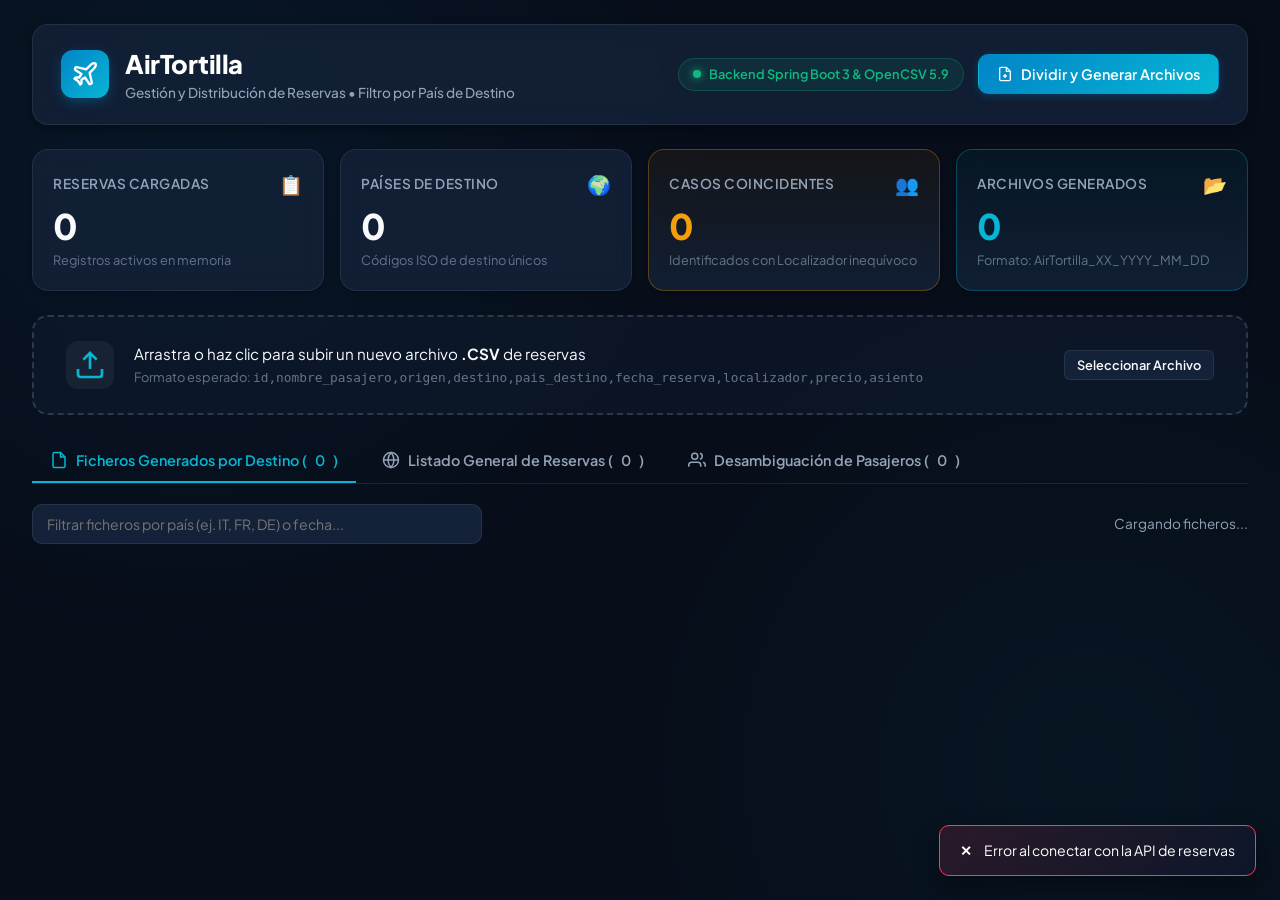
==== src/main/resources/static/index.html @ e1b0487a "air tortilla" ====
<!DOCTYPE html>
<html lang="es">
<head>
    <meta charset="UTF-8">
    <meta name="viewport" content="width=device-width, initial-scale=1.0">
    <title>AirTortilla - Gestión y Distribución de Reservas por País de Destino</title>
    <meta name="description" content="Sistema de gestión, filtrado y división de reservas por país de destino y fecha en formato AirTortilla_XX_YYYY_MM_DD con consultas en modalidad total y línea a línea.">
    <link rel="preconnect" href="https://fonts.googleapis.com">
    <link rel="preconnect" href="https://fonts.gstatic.com" crossorigin>
    <link href="https://fonts.googleapis.com/css2?family=Plus+Jakarta+Sans:wght@300;400;500;600;700;800&family=JetBrains+Mono:wght@400;500;700&display=swap" rel="stylesheet">
    <link rel="stylesheet" href="css/styles.css">
</head>
<body>
    <div class="app-container">
        <!-- Top Navigation Bar -->
        <header class="app-header">
            <div class="header-brand">
                <div class="brand-logo-icon">
                    <svg viewBox="0 0 24 24" fill="none" stroke="currentColor" stroke-width="2" stroke-linecap="round" stroke-linejoin="round">
                        <path d="M17.8 19.2 16 11l3.5-3.5C21 6 21.5 4 21 3c-1-.5-3 0-4.5 1.5L13 8 4.8 6.2c-.5-.1-.9.1-1.1.5l-.3.5c-.2.5-.1 1 .3 1.3L9 12l-2 3H4l-1 1 3 2 2 3 1-1v-3l3-2 3.5 5.3c.3.4.8.5 1.3.3l.5-.3c.4-.2.6-.6.5-1.1z"/>
                    </svg>
                </div>
                <div>
                    <h1 class="brand-title">AirTortilla</h1>
                    <p class="brand-subtitle">Gestión y Distribución de Reservas • Filtro por País de Destino</p>
                </div>
            </div>
            <div class="header-actions">
                <div class="system-status-badge">
                    <span class="status-dot"></span>
                    <span>Backend Spring Boot 3 & OpenCSV 5.9</span>
                </div>
                <button id="btn-generar-archivos" class="btn btn-primary" title="Generar ficheros AirTortilla_XX_YYYY_MM_DD">
                    <svg viewBox="0 0 24 24" fill="none" stroke="currentColor" stroke-width="2" width="16" height="16">
                        <path d="M14 2H6a2 2 0 0 0-2 2v16a2 2 0 0 0 2 2h12a2 2 0 0 0 2-2V8z"/>
                        <polyline points="14 2 14 8 20 8"/>
                        <line x1="12" y1="18" x2="12" y2="12"/>
                        <line x1="9" y1="15" x2="15" y2="15"/>
                    </svg>
                    Dividir y Generar Archivos
                </button>
            </div>
        </header>

        <!-- KPI Metrics Grid -->
        <section class="metrics-grid">
            <div class="metric-card">
                <div class="metric-header">
                    <span class="metric-label">Reservas Cargadas</span>
                    <span class="metric-icon">📋</span>
                </div>
                <div class="metric-value" id="kpi-total-reservas">0</div>
                <div class="metric-footer">Registros activos en memoria</div>
            </div>

            <div class="metric-card">
                <div class="metric-header">
                    <span class="metric-label">Países de Destino</span>
                    <span class="metric-icon">🌍</span>
                </div>
                <div class="metric-value" id="kpi-total-paises">0</div>
                <div class="metric-footer">Códigos ISO de destino únicos</div>
            </div>

            <div class="metric-card highlight-metric">
                <div class="metric-header">
                    <span class="metric-label">Casos Coincidentes</span>
                    <span class="metric-icon">👥</span>
                </div>
                <div class="metric-value" id="kpi-total-coincidencias">0</div>
                <div class="metric-footer" id="kpi-coincidencias-desc">Identificados con Localizador inequívoco</div>
            </div>

            <div class="metric-card success-metric">
                <div class="metric-header">
                    <span class="metric-label">Archivos Generados</span>
                    <span class="metric-icon">📂</span>
                </div>
                <div class="metric-value" id="kpi-total-archivos">0</div>
                <div class="metric-footer">Formato: AirTortilla_XX_YYYY_MM_DD</div>
            </div>
        </section>

        <!-- Notification Banner / Collision Alert -->
        <section id="alert-coincidencias" class="alert-box" style="display: none;">
            <div class="alert-icon">⚠️</div>
            <div class="alert-content">
                <strong>Casos de Pasajeros Coincidentes Detectados (Mismo Nombre, Origen y Destino):</strong>
                <p id="alert-coincidencias-texto">Se garantiza un identificador y localizador inequívoco para cada reserva desambiguando los pasajeros coincidentes.</p>
            </div>
            <button class="btn btn-sm btn-ghost" id="btn-ver-coincidencias">Ver Detalles</button>
        </section>

        <!-- File Upload Card -->
        <section class="upload-section">
            <div class="upload-dropzone" id="dropzone">
                <input type="file" id="input-archivo-csv" accept=".csv,text/csv" class="file-input-hidden">
                <div class="upload-icon">
                    <svg viewBox="0 0 24 24" fill="none" stroke="currentColor" stroke-width="2" width="32" height="32">
                        <path d="M21 15v4a2 2 0 0 1-2 2H5a2 2 0 0 1-2-2v-4"/>
                        <polyline points="17 8 12 3 7 8"/>
                        <line x1="12" y1="3" x2="12" y2="15"/>
                    </svg>
                </div>
                <div class="upload-text">
                    <span class="upload-prompt">Arrastra o haz clic para subir un nuevo archivo <strong>.CSV</strong> de reservas</span>
                    <span class="upload-subtext">Formato esperado: <code>id,nombre_pasajero,origen,destino,pais_destino,fecha_reserva,localizador,precio,asiento</code></span>
                </div>
                <button type="button" class="btn btn-secondary btn-sm" id="btn-browse-file">Seleccionar Archivo</button>
            </div>
        </section>

        <!-- Main Navigation Tabs -->
        <nav class="nav-tabs" role="tablist">
            <button class="tab-btn active" data-tab="tab-archivos" role="tab" id="tab-btn-archivos">
                <svg viewBox="0 0 24 24" fill="none" stroke="currentColor" stroke-width="2" width="18" height="18"><path d="M14 2H6a2 2 0 0 0-2 2v16a2 2 0 0 0 2 2h12a2 2 0 0 0 2-2V8z"/><polyline points="14 2 14 8 20 8"/></svg>
                Ficheros Generados por Destino (<span id="badge-contador-archivos">0</span>)
            </button>
            <button class="tab-btn" data-tab="tab-reservas" role="tab" id="tab-btn-reservas">
                <svg viewBox="0 0 24 24" fill="none" stroke="currentColor" stroke-width="2" width="18" height="18"><circle cx="12" cy="12" r="10"/><line x1="2" y1="12" x2="22" y2="12"/><path d="M12 2a15.3 15.3 0 0 1 4 10 15.3 15.3 0 0 1-4 10 15.3 15.3 0 0 1-4-10 15.3 15.3 0 0 1 4-10z"/></svg>
                Listado General de Reservas (<span id="badge-contador-reservas">0</span>)
            </button>
            <button class="tab-btn" data-tab="tab-coincidencias" role="tab" id="tab-btn-coincidencias">
                <svg viewBox="0 0 24 24" fill="none" stroke="currentColor" stroke-width="2" width="18" height="18"><path d="M17 21v-2a4 4 0 0 0-4-4H5a4 4 0 0 0-4 4v2"/><circle cx="9" cy="7" r="4"/><path d="M23 21v-2a4 4 0 0 0-3-3.87"/><path d="M16 3.13a4 4 0 0 1 0 7.75"/></svg>
                Desambiguación de Pasajeros (<span id="badge-contador-coincidencias">0</span>)
            </button>
        </nav>

        <!-- Tab 1: Ficheros Generados -->
        <main class="tab-content active" id="tab-archivos">
            <div class="section-toolbar">
                <div class="toolbar-search">
                    <input type="text" id="filtro-archivos" placeholder="Filtrar ficheros por país (ej. IT, FR, DE) o fecha..." class="input-search">
                </div>
                <div class="toolbar-stats">
                    <span id="label-archivos-count">Cargando ficheros...</span>
                </div>
            </div>

            <div class="files-grid" id="grid-archivos">
                <!-- Tarjetas de ficheros inyectadas por JS -->
            </div>

            <div class="empty-state" id="empty-archivos" style="display: none;">
                <div class="empty-icon">🗂️</div>
                <h3>No hay archivos generados aún</h3>
                <p>Haz clic en "Dividir y Generar Archivos" para procesar las reservas por país de destino.</p>
                <button class="btn btn-primary" onclick="document.getElementById('btn-generar-archivos').click()">Generar Ahora</button>
            </div>
        </main>

        <!-- Tab 2: Listado General de Reservas -->
        <section class="tab-content" id="tab-reservas">
            <div class="section-toolbar">
                <div class="toolbar-search">
                    <input type="text" id="filtro-reservas" placeholder="Buscar por pasajero, origen, destino, localizador..." class="input-search">
                </div>
                <div class="toolbar-actions">
                    <select id="select-filtro-pais" class="select-input">
                        <option value="">Todos los países de destino</option>
                    </select>
                </div>
            </div>

            <div class="table-container">
                <table class="data-table" id="tabla-reservas">
                    <thead>
                        <tr>
                            <th>ID Inequívoco</th>
                            <th>Pasajero</th>
                            <th>Origen</th>
                            <th>Destino</th>
                            <th>País Destino (ISO)</th>
                            <th>Fecha Reserva</th>
                            <th>Localizador</th>
                            <th>Asiento</th>
                            <th>Estado Coincidencia</th>
                        </tr>
                    </thead>
                    <tbody id="tbody-reservas">
                        <!-- Filas de reservas inyectadas dinámicamente -->
                    </tbody>
                </table>
            </div>
        </section>

        <!-- Tab 3: Desambiguación de Pasajeros Coincidentes -->
        <section class="tab-content" id="tab-coincidencias">
            <div class="coincidencias-intro">
                <h3>Verificación de Identificación Inequívoca y Localizadores</h3>
                <p>Cumplimiento del requisito de desambiguación: Cuando 2 o más pasajeros coinciden en Nombre, Origen y Destino, el sistema garantiza un identificador inequívoco y un localizador diferenciado para cada billete.</p>
            </div>
            <div class="coincidencias-list" id="lista-coincidencias">
                <!-- Tarjetas de colisión inyectadas dinámicamente -->
            </div>
        </section>

        <!-- Modal: MODALIDAD TOTAL -->
        <div class="modal-overlay" id="modal-total" style="display: none;">
            <div class="modal-container modal-xl">
                <header class="modal-header">
                    <div>
                        <div class="modal-badge">Modalidad de Consulta: Total</div>
                        <h2 class="modal-title" id="modal-total-titulo">AirTortilla_XX_YYYY_MM_DD.csv</h2>
                    </div>
                    <button class="modal-close-btn" id="btn-cerrar-modal-total">&times;</button>
                </header>

                <div class="modal-body">
                    <div class="modal-file-metadata" id="modal-total-metadatos">
                        <!-- Metadatos del fichero -->
                    </div>

                    <div class="view-mode-toggle">
                        <button class="toggle-btn active" id="btn-toggle-tabla">Vista Estructurada (Tabla)</button>
                        <button class="toggle-btn" id="btn-toggle-raw">Vista CSV en Bruto (Raw)</button>
                    </div>

                    <!-- Vista Tabla Estructurada -->
                    <div id="modal-total-tabla-wrapper" class="table-container max-h-modal">
                        <table class="data-table">
                            <thead>
                                <tr>
                                    <th>#</th>
                                    <th>ID Inequívoco</th>
                                    <th>Pasajero</th>
                                    <th>Origen</th>
                                    <th>Destino</th>
                                    <th>País ISO</th>
                                    <th>Fecha</th>
                                    <th>Localizador</th>
                                    <th>Asiento</th>
                                    <th>Precio</th>
                                </tr>
                            </thead>
                            <tbody id="modal-total-tbody"></tbody>
                        </table>
                    </div>

                    <!-- Vista CSV Raw -->
                    <div id="modal-total-raw-wrapper" style="display: none;">
                        <pre class="raw-code-block" id="modal-total-raw-code"></pre>
                    </div>
                </div>

                <footer class="modal-footer">
                    <button class="btn btn-secondary" id="btn-cerrar-modal-total-footer">Cerrar</button>
                    <button class="btn btn-primary" id="btn-descargar-archivo-total">
                        <svg viewBox="0 0 24 24" fill="none" stroke="currentColor" stroke-width="2" width="16" height="16"><path d="M21 15v4a2 2 0 0 1-2 2H5a2 2 0 0 1-2-2v-4"/><polyline points="7 10 12 15 17 10"/><line x1="12" y1="15" x2="12" y2="3"/></svg>
                        Descargar Archivo CSV
                    </button>
                </footer>
            </div>
        </div>

        <!-- Modal: MODALIDAD LÍNEA A LÍNEA -->
        <div class="modal-overlay" id="modal-linea" style="display: none;">
            <div class="modal-container modal-lg">
                <header class="modal-header">
                    <div>
                        <div class="modal-badge badge-line-mode">Modalidad de Consulta: Línea a Línea</div>
                        <h2 class="modal-title" id="modal-linea-titulo">Explorador Línea a Línea</h2>
                    </div>
                    <button class="modal-close-btn" id="btn-cerrar-modal-linea">&times;</button>
                </header>

                <div class="modal-body">
                    <!-- Deck de Controles de Navegación Línea a Línea -->
                    <div class="line-controls-deck">
                        <div class="line-stepper-info">
                            <span class="stepper-label">Posición del Cursor:</span>
                            <span class="stepper-counter" id="line-counter-badge">Línea 1 de 1</span>
                        </div>

                        <div class="line-slider-container">
                            <input type="range" id="line-range-slider" min="1" max="1" value="1" class="line-slider">
                        </div>

                        <div class="stepper-button-group">
                            <button id="btn-line-first" class="btn btn-sm btn-secondary" title="Primera línea">⏮️ Inicio</button>
                            <button id="btn-line-prev" class="btn btn-sm btn-primary" title="Línea anterior">◀ Anterior</button>
                            <button id="btn-line-autoplay" class="btn btn-sm btn-accent" title="Reproducción automática">▶ Auto-Play</button>
                            <button id="btn-line-next" class="btn btn-sm btn-primary" title="Línea siguiente">Siguiente ▶</button>
                            <button id="btn-line-last" class="btn btn-sm btn-secondary" title="Última línea">Fin ⏭️</button>
                        </div>
                    </div>

                    <!-- Ficha Detallada de la Reserva de la Línea Actual -->
                    <div class="reservation-card-deck" id="line-card-details">
                        <div class="card-deck-header">
                            <div class="pax-name-group">
                                <span class="pax-avatar">✈️</span>
                                <div>
                                    <h3 class="pax-name" id="card-pax-name">-</h3>
                                    <span class="pax-flight" id="card-flight-route">-</span>
                                </div>
                            </div>
                            <div class="badge-locator-group">
                                <span class="badge-key">Localizador:</span>
                                <span class="badge-locator" id="card-pax-locator">-</span>
                            </div>
                        </div>

                        <div class="card-deck-grid">
                            <div class="field-box">
                                <span class="field-title">ID Inequívoco</span>
                                <span class="field-content font-mono" id="card-pax-id">-</span>
                            </div>
                            <div class="field-box">
                                <span class="field-title">País de Destino (ISO)</span>
                                <span class="field-content" id="card-pax-iso">-</span>
                            </div>
                            <div class="field-box">
                                <span class="field-title">Fecha de Realización</span>
                                <span class="field-content" id="card-pax-date">-</span>
                            </div>
                            <div class="field-box">
                                <span class="field-title">Asiento / Tarifa</span>
                                <span class="field-content" id="card-pax-seat">-</span>
                            </div>
                        </div>

                        <div class="collision-deck-alert" id="card-collision-alert" style="display: none;">
                            <span class="alert-icon">⚠️</span>
                            <div>
                                <strong>Pasajero Coincidente Detectado:</strong>
                                <span id="card-collision-text">Comparte nombre, origen y destino con otras reservas. Su localizador inequívoco garantiza la correcta identificación.</span>
                            </div>
                        </div>
                    </div>

                    <!-- Visualización del Texto en Bruto de la Línea CSV -->
                    <div class="raw-line-preview-container">
                        <div class="raw-preview-header">
                            <span>Texto de la Línea en el Fichero CSV (Formato Crudo):</span>
                            <button class="btn btn-xs btn-ghost" id="btn-copiar-linea">Copiar Línea</button>
                        </div>
                        <pre class="raw-line-code" id="card-raw-line"></pre>
                    </div>
                </div>

                <footer class="modal-footer">
                    <button class="btn btn-secondary" id="btn-cerrar-modal-linea-footer">Cerrar Inspector</button>
                    <button class="btn btn-primary" id="btn-cambiar-a-total">Cambiar a Modalidad Total</button>
                </footer>
            </div>
        </div>

        <!-- Toast Notifications Container -->
        <div id="toast-container" class="toast-container"></div>
    </div>

    <script src="js/app.js"></script>
</body>
</html>
---- src/main/resources/static/css/styles.css ----
/* ==========================================================================
   AirTortilla Operations Design System
   Modern Airline Management UI • Native CSS3
   ========================================================================== */

:root {
    --bg-primary: #070d19;
    --bg-secondary: #0d172a;
    --bg-surface: #132238;
    --bg-surface-hover: #1c2e4a;
    --bg-card: rgba(19, 34, 56, 0.85);
    
    --border-color: rgba(255, 255, 255, 0.08);
    --border-hover: rgba(0, 180, 216, 0.4);
    
    --text-primary: #f8fafc;
    --text-secondary: #94a3b8;
    --text-muted: #64748b;
    
    --accent-blue: #0284c7;
    --accent-cyan: #06b6d4;
    --accent-gold: #f59e0b;
    --accent-emerald: #10b981;
    --accent-rose: #f43f5e;
    --accent-violet: #8b5cf6;
    
    --gradient-brand: linear-gradient(135deg, #0284c7 0%, #06b6d4 100%);
    --gradient-card: linear-gradient(180deg, rgba(255,255,255,0.03) 0%, rgba(255,255,255,0) 100%);
    --gradient-gold: linear-gradient(135deg, #f59e0b 0%, #d97706 100%);
    
    --radius-sm: 6px;
    --radius-md: 10px;
    --radius-lg: 16px;
    --radius-xl: 24px;
    
    --shadow-sm: 0 2px 4px rgba(0, 0, 0, 0.2);
    --shadow-md: 0 4px 12px rgba(0, 0, 0, 0.3);
    --shadow-lg: 0 10px 25px rgba(0, 0, 0, 0.4);
    --shadow-glow: 0 0 20px rgba(6, 182, 212, 0.25);
    
    --font-main: 'Plus Jakarta Sans', -apple-system, BlinkMacSystemFont, "Segoe UI", Roboto, sans-serif;
    --font-mono: 'JetBrains Mono', monospace;
    --transition-fast: 0.15s ease;
    --transition-normal: 0.25s ease;
}

* {
    box-sizing: border-box;
    margin: 0;
    padding: 0;
}

body {
    background-color: var(--bg-primary);
    color: var(--text-primary);
    font-family: var(--font-main);
    line-height: 1.5;
    min-height: 100vh;
    background-image: 
        radial-gradient(circle at 15% 15%, rgba(2, 132, 199, 0.08) 0%, transparent 40%),
        radial-gradient(circle at 85% 85%, rgba(6, 182, 212, 0.05) 0%, transparent 40%);
    background-attachment: fixed;
    padding-bottom: 60px;
}

.app-container {
    max-width: 1400px;
    margin: 0 auto;
    padding: 24px 32px;
}

/* ==========================================================================
   Header & Brand
   ========================================================================== */
.app-header {
    display: flex;
    justify-content: space-between;
    align-items: center;
    background: var(--bg-card);
    backdrop-filter: blur(12px);
    border: 1px solid var(--border-color);
    border-radius: var(--radius-lg);
    padding: 20px 28px;
    margin-bottom: 24px;
    box-shadow: var(--shadow-md);
}

.header-brand {
    display: flex;
    align-items: center;
    gap: 16px;
}

.brand-logo-icon {
    width: 48px;
    height: 48px;
    border-radius: 12px;
    background: var(--gradient-brand);
    display: flex;
    align-items: center;
    justify-content: center;
    color: #fff;
    box-shadow: 0 4px 12px rgba(2, 132, 199, 0.35);
}

.brand-logo-icon svg {
    width: 28px;
    height: 28px;
}

.brand-title {
    font-size: 1.6rem;
    font-weight: 800;
    letter-spacing: -0.5px;
    background: linear-gradient(135deg, #ffffff 40%, var(--accent-cyan) 100%);
    -webkit-background-clip: text;
    -webkit-text-fill-color: transparent;
}

.brand-subtitle {
    font-size: 0.85rem;
    color: var(--text-secondary);
    font-weight: 500;
}

.header-actions {
    display: flex;
    align-items: center;
    gap: 14px;
}

.system-status-badge {
    display: inline-flex;
    align-items: center;
    gap: 8px;
    background: rgba(16, 185, 129, 0.1);
    color: var(--accent-emerald);
    border: 1px solid rgba(16, 185, 129, 0.25);
    padding: 6px 14px;
    border-radius: 999px;
    font-size: 0.8rem;
    font-weight: 600;
}

.status-dot {
    width: 8px;
    height: 8px;
    border-radius: 50%;
    background-color: var(--accent-emerald);
    box-shadow: 0 0 8px var(--accent-emerald);
    animation: pulse 2s infinite;
}

@keyframes pulse {
    0%, 100% { opacity: 1; transform: scale(1); }
    50% { opacity: 0.5; transform: scale(0.85); }
}

/* ==========================================================================
   Buttons
   ========================================================================== */
.btn {
    display: inline-flex;
    align-items: center;
    justify-content: center;
    gap: 8px;
    font-family: var(--font-main);
    font-weight: 600;
    font-size: 0.9rem;
    padding: 10px 18px;
    border-radius: var(--radius-md);
    border: 1px solid transparent;
    cursor: pointer;
    transition: all var(--transition-fast);
    text-decoration: none;
}

.btn-primary {
    background: var(--gradient-brand);
    color: #fff;
    box-shadow: 0 2px 8px rgba(2, 132, 199, 0.3);
}

.btn-primary:hover {
    filter: brightness(1.1);
    transform: translateY(-1px);
    box-shadow: 0 4px 14px rgba(2, 132, 199, 0.45);
}

.btn-secondary {
    background: var(--bg-surface);
    color: var(--text-primary);
    border-color: var(--border-color);
}

.btn-secondary:hover {
    background: var(--bg-surface-hover);
    border-color: rgba(255, 255, 255, 0.2);
}

.btn-accent {
    background: var(--gradient-gold);
    color: #fff;
}

.btn-accent:hover {
    filter: brightness(1.1);
}

.btn-ghost {
    background: transparent;
    color: var(--text-secondary);
}

.btn-ghost:hover {
    color: var(--text-primary);
    background: rgba(255, 255, 255, 0.05);
}

.btn-sm {
    padding: 6px 12px;
    font-size: 0.8rem;
    border-radius: var(--radius-sm);
}

.btn-xs {
    padding: 4px 8px;
    font-size: 0.75rem;
    border-radius: var(--radius-sm);
}

/* ==========================================================================
   Metrics Grid
   ========================================================================== */
.metrics-grid {
    display: grid;
    grid-template-columns: repeat(auto-fit, minmax(240px, 1fr));
    gap: 16px;
    margin-bottom: 24px;
}

.metric-card {
    background: var(--bg-card);
    backdrop-filter: blur(12px);
    border: 1px solid var(--border-color);
    border-radius: var(--radius-lg);
    padding: 20px;
    box-shadow: var(--shadow-sm);
    transition: transform var(--transition-normal), border-color var(--transition-normal);
}

.metric-card:hover {
    transform: translateY(-2px);
    border-color: var(--border-hover);
}

.metric-card.highlight-metric {
    border-color: rgba(245, 158, 11, 0.3);
    background: linear-gradient(180deg, rgba(245, 158, 11, 0.06) 0%, var(--bg-card) 100%);
}

.metric-card.success-metric {
    border-color: rgba(6, 182, 212, 0.3);
    background: linear-gradient(180deg, rgba(6, 182, 212, 0.06) 0%, var(--bg-card) 100%);
}

.metric-header {
    display: flex;
    justify-content: space-between;
    align-items: center;
    margin-bottom: 8px;
}

.metric-label {
    font-size: 0.85rem;
    color: var(--text-secondary);
    font-weight: 600;
    text-transform: uppercase;
    letter-spacing: 0.5px;
}

.metric-icon {
    font-size: 1.2rem;
}

.metric-value {
    font-size: 2.2rem;
    font-weight: 800;
    color: var(--text-primary);
    line-height: 1.1;
    margin-bottom: 6px;
}

.highlight-metric .metric-value {
    color: var(--accent-gold);
}

.success-metric .metric-value {
    color: var(--accent-cyan);
}

.metric-footer {
    font-size: 0.8rem;
    color: var(--text-muted);
}

/* ==========================================================================
   Alert Box (Collision / Desambiguación)
   ========================================================================== */
.alert-box {
    display: flex;
    align-items: center;
    gap: 16px;
    background: rgba(245, 158, 11, 0.1);
    border: 1px solid rgba(245, 158, 11, 0.35);
    border-radius: var(--radius-md);
    padding: 14px 20px;
    margin-bottom: 24px;
}

.alert-icon {
    font-size: 1.4rem;
    flex-shrink: 0;
}

.alert-content {
    flex-grow: 1;
    font-size: 0.88rem;
    color: #fed7aa;
}

.alert-content strong {
    color: #fff;
    display: block;
    margin-bottom: 2px;
}

/* ==========================================================================
   Upload Dropzone
   ========================================================================== */
.upload-section {
    margin-bottom: 24px;
}

.upload-dropzone {
    border: 2px dashed rgba(255, 255, 255, 0.15);
    background: rgba(19, 34, 56, 0.4);
    border-radius: var(--radius-lg);
    padding: 24px 32px;
    display: flex;
    align-items: center;
    justify-content: space-between;
    gap: 20px;
    cursor: pointer;
    transition: all var(--transition-normal);
}

.upload-dropzone:hover,
.upload-dropzone.drag-over {
    border-color: var(--accent-cyan);
    background: rgba(6, 182, 212, 0.05);
    box-shadow: var(--shadow-glow);
}

.file-input-hidden {
    display: none;
}

.upload-icon {
    width: 48px;
    height: 48px;
    border-radius: 12px;
    background: rgba(255, 255, 255, 0.05);
    display: flex;
    align-items: center;
    justify-content: center;
    color: var(--accent-cyan);
    flex-shrink: 0;
}

.upload-text {
    flex-grow: 1;
}

.upload-prompt {
    display: block;
    font-size: 0.95rem;
    color: var(--text-primary);
}

.upload-subtext {
    display: block;
    font-size: 0.8rem;
    color: var(--text-muted);
    margin-top: 2px;
}

/* ==========================================================================
   Navigation Tabs
   ========================================================================== */
.nav-tabs {
    display: flex;
    gap: 8px;
    border-bottom: 1px solid var(--border-color);
    margin-bottom: 20px;
}

.tab-btn {
    display: inline-flex;
    align-items: center;
    gap: 8px;
    background: transparent;
    color: var(--text-secondary);
    border: none;
    border-bottom: 2px solid transparent;
    padding: 12px 18px;
    font-family: var(--font-main);
    font-size: 0.9rem;
    font-weight: 600;
    cursor: pointer;
    transition: all var(--transition-fast);
}

.tab-btn:hover {
    color: var(--text-primary);
}

.tab-btn.active {
    color: var(--accent-cyan);
    border-bottom-color: var(--accent-cyan);
}

.tab-content {
    display: none;
}

.tab-content.active {
    display: block;
    animation: fadeIn 0.25s ease-in-out;
}

@keyframes fadeIn {
    from { opacity: 0; transform: translateY(4px); }
    to { opacity: 1; transform: translateY(0); }
}

/* ==========================================================================
   Section Toolbar
   ========================================================================== */
.section-toolbar {
    display: flex;
    justify-content: space-between;
    align-items: center;
    gap: 16px;
    margin-bottom: 20px;
}

.toolbar-search {
    flex-grow: 1;
    max-width: 450px;
}

.input-search,
.select-input {
    width: 100%;
    background: var(--bg-surface);
    border: 1px solid var(--border-color);
    border-radius: var(--radius-md);
    color: var(--text-primary);
    font-family: var(--font-main);
    font-size: 0.88rem;
    padding: 10px 14px;
    outline: none;
    transition: border-color var(--transition-fast);
}

.input-search:focus,
.select-input:focus {
    border-color: var(--accent-cyan);
    box-shadow: 0 0 0 3px rgba(6, 182, 212, 0.15);
}

.toolbar-stats {
    font-size: 0.85rem;
    color: var(--text-secondary);
}

/* ==========================================================================
   Files Grid & File Cards (AirTortilla_XX_YYYY_MM_DD.csv)
   ========================================================================== */
.files-grid {
    display: grid;
    grid-template-columns: repeat(auto-fill, minmax(340px, 1fr));
    gap: 18px;
}

.file-card {
    background: var(--bg-card);
    border: 1px solid var(--border-color);
    border-radius: var(--radius-lg);
    padding: 20px;
    display: flex;
    flex-direction: column;
    justify-content: space-between;
    transition: all var(--transition-normal);
    box-shadow: var(--shadow-sm);
    position: relative;
    overflow: hidden;
}

.file-card::before {
    content: '';
    position: absolute;
    top: 0;
    left: 0;
    width: 4px;
    height: 100%;
    background: var(--accent-cyan);
    opacity: 0.7;
}

.file-card:hover {
    transform: translateY(-3px);
    border-color: var(--border-hover);
    box-shadow: var(--shadow-md);
}

.file-card-header {
    display: flex;
    align-items: flex-start;
    justify-content: space-between;
    gap: 12px;
    margin-bottom: 12px;
}

.file-country-badge {
    display: inline-flex;
    align-items: center;
    gap: 6px;
    background: rgba(2, 132, 199, 0.15);
    border: 1px solid rgba(2, 132, 199, 0.35);
    color: var(--accent-cyan);
    font-size: 0.85rem;
    font-weight: 700;
    padding: 4px 10px;
    border-radius: var(--radius-sm);
    letter-spacing: 0.5px;
}

.file-records-badge {
    background: rgba(255, 255, 255, 0.05);
    color: var(--text-secondary);
    font-size: 0.78rem;
    font-weight: 600;
    padding: 4px 8px;
    border-radius: var(--radius-sm);
}

.file-card-title {
    font-family: var(--font-mono);
    font-size: 0.95rem;
    font-weight: 700;
    color: #fff;
    margin-bottom: 8px;
    word-break: break-all;
}

.file-card-meta {
    display: flex;
    flex-wrap: wrap;
    gap: 12px;
    font-size: 0.8rem;
    color: var(--text-muted);
    margin-bottom: 18px;
}

.file-card-actions {
    display: grid;
    grid-template-columns: 1fr 1fr;
    gap: 8px;
    border-top: 1px solid var(--border-color);
    padding-top: 14px;
}

.file-card-actions .btn-download {
    grid-column: span 2;
}

/* ==========================================================================
   Data Tables
   ========================================================================== */
.table-container {
    background: var(--bg-card);
    border: 1px solid var(--border-color);
    border-radius: var(--radius-lg);
    overflow-x: auto;
    box-shadow: var(--shadow-sm);
}

.max-h-modal {
    max-height: 480px;
}

.data-table {
    width: 100%;
    border-collapse: collapse;
    font-size: 0.85rem;
    text-align: left;
}

.data-table th {
    background: var(--bg-surface);
    color: var(--text-secondary);
    font-weight: 600;
    padding: 12px 16px;
    border-bottom: 1px solid var(--border-color);
    position: sticky;
    top: 0;
    z-index: 10;
}

.data-table td {
    padding: 12px 16px;
    border-bottom: 1px solid rgba(255, 255, 255, 0.04);
    color: var(--text-primary);
}

.data-table tbody tr:hover {
    background: rgba(255, 255, 255, 0.02);
}

.font-mono {
    font-family: var(--font-mono);
}

.badge-id {
    background: rgba(2, 132, 199, 0.15);
    color: #38bdf8;
    border: 1px solid rgba(2, 132, 199, 0.3);
    padding: 2px 8px;
    border-radius: 4px;
    font-family: var(--font-mono);
    font-size: 0.8rem;
    font-weight: 600;
}

.badge-locator {
    background: rgba(245, 158, 11, 0.15);
    color: #fbbf24;
    border: 1px solid rgba(245, 158, 11, 0.35);
    padding: 2px 8px;
    border-radius: 4px;
    font-family: var(--font-mono);
    font-size: 0.8rem;
    font-weight: 700;
}

.badge-collision-alert {
    display: inline-flex;
    align-items: center;
    gap: 4px;
    background: rgba(245, 158, 11, 0.12);
    color: #f59e0b;
    border: 1px solid rgba(245, 158, 11, 0.3);
    padding: 2px 8px;
    border-radius: 4px;
    font-size: 0.75rem;
    font-weight: 600;
}

/* ==========================================================================
   Coincidencias (Desambiguación)
   ========================================================================== */
.coincidencias-intro {
    background: var(--bg-surface);
    border: 1px solid var(--border-color);
    border-radius: var(--radius-lg);
    padding: 20px;
    margin-bottom: 20px;
}

.coincidencias-intro h3 {
    font-size: 1.1rem;
    margin-bottom: 6px;
    color: var(--accent-cyan);
}

.coincidencias-intro p {
    font-size: 0.85rem;
    color: var(--text-secondary);
}

.coincidencias-list {
    display: flex;
    flex-direction: column;
    gap: 16px;
}

.coincidencia-card {
    background: var(--bg-card);
    border: 1px solid rgba(245, 158, 11, 0.3);
    border-radius: var(--radius-lg);
    padding: 20px;
    box-shadow: var(--shadow-sm);
}

.coincidencia-header {
    display: flex;
    justify-content: space-between;
    align-items: center;
    margin-bottom: 14px;
}

.coincidencia-title {
    font-size: 1rem;
    font-weight: 700;
}

.coincidencia-count-badge {
    background: var(--accent-gold);
    color: #000;
    font-weight: 800;
    padding: 4px 12px;
    border-radius: 999px;
    font-size: 0.8rem;
}

.coincidencia-table-wrapper {
    margin-top: 10px;
    border-radius: var(--radius-md);
    overflow: hidden;
    border: 1px solid var(--border-color);
}

/* ==========================================================================
   Modals
   ========================================================================== */
.modal-overlay {
    position: fixed;
    top: 0;
    left: 0;
    right: 0;
    bottom: 0;
    background: rgba(0, 0, 0, 0.75);
    backdrop-filter: blur(8px);
    display: flex;
    align-items: center;
    justify-content: center;
    z-index: 1000;
    padding: 20px;
}

.modal-container {
    background: var(--bg-secondary);
    border: 1px solid var(--border-color);
    border-radius: var(--radius-xl);
    width: 100%;
    max-height: 90vh;
    display: flex;
    flex-direction: column;
    box-shadow: var(--shadow-lg);
    overflow: hidden;
    animation: modalIn 0.25s ease-out;
}

.modal-xl {
    max-width: 1100px;
}

.modal-lg {
    max-width: 850px;
}

@keyframes modalIn {
    from { opacity: 0; transform: scale(0.95); }
    to { opacity: 1; transform: scale(1); }
}

.modal-header {
    display: flex;
    justify-content: space-between;
    align-items: center;
    padding: 20px 24px;
    border-bottom: 1px solid var(--border-color);
    background: var(--bg-surface);
}

.modal-badge {
    font-size: 0.75rem;
    text-transform: uppercase;
    letter-spacing: 0.5px;
    color: var(--accent-cyan);
    font-weight: 700;
    margin-bottom: 2px;
}

.modal-badge.badge-line-mode {
    color: var(--accent-gold);
}

.modal-title {
    font-size: 1.25rem;
    font-weight: 700;
}

.modal-close-btn {
    background: transparent;
    border: none;
    color: var(--text-secondary);
    font-size: 1.6rem;
    cursor: pointer;
    line-height: 1;
    padding: 4px;
}

.modal-close-btn:hover {
    color: #fff;
}

.modal-body {
    padding: 24px;
    overflow-y: auto;
    flex-grow: 1;
}

.modal-footer {
    padding: 16px 24px;
    border-top: 1px solid var(--border-color);
    background: var(--bg-surface);
    display: flex;
    justify-content: flex-end;
    gap: 12px;
}

.modal-file-metadata {
    display: flex;
    flex-wrap: wrap;
    gap: 16px;
    margin-bottom: 18px;
    padding: 12px 16px;
    background: rgba(255, 255, 255, 0.02);
    border: 1px solid var(--border-color);
    border-radius: var(--radius-md);
    font-size: 0.85rem;
}

.meta-item {
    display: flex;
    gap: 6px;
}

.meta-label {
    color: var(--text-muted);
}

.meta-value {
    color: var(--text-primary);
    font-weight: 600;
}

.view-mode-toggle {
    display: flex;
    gap: 8px;
    margin-bottom: 14px;
}

.toggle-btn {
    background: var(--bg-surface);
    border: 1px solid var(--border-color);
    color: var(--text-secondary);
    padding: 6px 14px;
    border-radius: var(--radius-sm);
    font-size: 0.82rem;
    font-weight: 600;
    cursor: pointer;
}

.toggle-btn.active {
    background: var(--accent-blue);
    color: #fff;
    border-color: var(--accent-blue);
}

.raw-code-block {
    background: #050a14;
    border: 1px solid var(--border-color);
    border-radius: var(--radius-md);
    padding: 16px;
    font-family: var(--font-mono);
    font-size: 0.85rem;
    color: #38bdf8;
    max-height: 420px;
    overflow-y: auto;
    white-space: pre;
    line-height: 1.6;
}

/* ==========================================================================
   Modalidad Línea a Línea (Line-by-Line Viewer)
   ========================================================================== */
.line-controls-deck {
    background: var(--bg-surface);
    border: 1px solid var(--border-color);
    border-radius: var(--radius-lg);
    padding: 20px;
    margin-bottom: 20px;
}

.line-stepper-info {
    display: flex;
    justify-content: space-between;
    align-items: center;
    margin-bottom: 12px;
}

.stepper-label {
    font-size: 0.85rem;
    color: var(--text-secondary);
    font-weight: 600;
}

.stepper-counter {
    background: var(--gradient-gold);
    color: #000;
    font-weight: 800;
    padding: 4px 12px;
    border-radius: 999px;
    font-size: 0.82rem;
}

.line-slider-container {
    margin-bottom: 16px;
}

.line-slider {
    width: 100%;
    height: 8px;
    border-radius: 4px;
    background: rgba(255, 255, 255, 0.1);
    outline: none;
    -webkit-appearance: none;
}

.line-slider::-webkit-slider-thumb {
    -webkit-appearance: none;
    width: 20px;
    height: 20px;
    border-radius: 50%;
    background: var(--accent-gold);
    cursor: pointer;
    box-shadow: 0 0 10px var(--accent-gold);
}

.stepper-button-group {
    display: flex;
    justify-content: center;
    gap: 10px;
}

.reservation-card-deck {
    background: var(--bg-card);
    border: 1px solid rgba(6, 182, 212, 0.3);
    border-radius: var(--radius-lg);
    padding: 24px;
    margin-bottom: 20px;
    box-shadow: 0 4px 20px rgba(0, 0, 0, 0.3);
    position: relative;
}

.card-deck-header {
    display: flex;
    justify-content: space-between;
    align-items: center;
    margin-bottom: 20px;
    border-bottom: 1px solid var(--border-color);
    padding-bottom: 16px;
}

.pax-name-group {
    display: flex;
    align-items: center;
    gap: 14px;
}

.pax-avatar {
    width: 44px;
    height: 44px;
    background: rgba(2, 132, 199, 0.15);
    border: 1px solid rgba(2, 132, 199, 0.4);
    border-radius: 50%;
    display: flex;
    align-items: center;
    justify-content: center;
    font-size: 1.3rem;
}

.pax-name {
    font-size: 1.25rem;
    font-weight: 800;
    color: #fff;
}

.pax-flight {
    font-size: 0.85rem;
    color: var(--accent-cyan);
    font-weight: 600;
}

.badge-locator-group {
    text-align: right;
}

.badge-locator-group .badge-key {
    display: block;
    font-size: 0.75rem;
    color: var(--text-muted);
    text-transform: uppercase;
}

.badge-locator-group .badge-locator {
    font-size: 1rem;
    padding: 4px 12px;
}

.card-deck-grid {
    display: grid;
    grid-template-columns: repeat(auto-fit, minmax(170px, 1fr));
    gap: 16px;
    margin-bottom: 16px;
}

.field-box {
    background: rgba(255, 255, 255, 0.02);
    border: 1px solid var(--border-color);
    border-radius: var(--radius-md);
    padding: 12px;
}

.field-title {
    display: block;
    font-size: 0.75rem;
    color: var(--text-muted);
    text-transform: uppercase;
    font-weight: 600;
    margin-bottom: 4px;
}

.field-content {
    font-size: 0.95rem;
    font-weight: 700;
    color: var(--text-primary);
}

.collision-deck-alert {
    background: rgba(245, 158, 11, 0.12);
    border: 1px solid rgba(245, 158, 11, 0.4);
    border-radius: var(--radius-md);
    padding: 12px 16px;
    display: flex;
    align-items: center;
    gap: 12px;
    font-size: 0.85rem;
    color: #fef08a;
}

.raw-line-preview-container {
    background: #050a14;
    border: 1px solid var(--border-color);
    border-radius: var(--radius-md);
    padding: 14px;
}

.raw-preview-header {
    display: flex;
    justify-content: space-between;
    align-items: center;
    font-size: 0.78rem;
    color: var(--text-muted);
    margin-bottom: 8px;
}

.raw-line-code {
    font-family: var(--font-mono);
    font-size: 0.85rem;
    color: #4ade80;
    white-space: pre-wrap;
    word-break: break-all;
}

/* ==========================================================================
   Toast Notifications
   ========================================================================== */
.toast-container {
    position: fixed;
    bottom: 24px;
    right: 24px;
    display: flex;
    flex-direction: column;
    gap: 10px;
    z-index: 2000;
}

.toast {
    background: var(--bg-secondary);
    border: 1px solid var(--border-color);
    border-radius: var(--radius-md);
    padding: 14px 20px;
    color: #fff;
    font-size: 0.88rem;
    box-shadow: var(--shadow-lg);
    display: flex;
    align-items: center;
    gap: 12px;
    animation: toastIn 0.25s ease-out;
}

.toast.toast-success {
    border-color: var(--accent-emerald);
    background: linear-gradient(135deg, rgba(16, 185, 129, 0.15) 0%, var(--bg-secondary) 100%);
}

.toast.toast-error {
    border-color: var(--accent-rose);
    background: linear-gradient(135deg, rgba(244, 63, 94, 0.15) 0%, var(--bg-secondary) 100%);
}

@keyframes toastIn {
    from { opacity: 0; transform: translateX(20px); }
    to { opacity: 1; transform: translateX(0); }
}

/* Empty State */
.empty-state {
    text-align: center;
    padding: 60px 20px;
    background: var(--bg-card);
    border: 1px dashed var(--border-color);
    border-radius: var(--radius-lg);
}

.empty-icon {
    font-size: 3rem;
    margin-bottom: 12px;
}

.empty-state h3 {
    font-size: 1.2rem;
    margin-bottom: 6px;
}

.empty-state p {
    color: var(--text-secondary);
    margin-bottom: 16px;
    font-size: 0.9rem;
}

/* Responsive adjustments */
@media (max-width: 768px) {
    .app-header {
        flex-direction: column;
        align-items: flex-start;
        gap: 16px;
    }
    .header-actions {
        width: 100%;
        flex-wrap: wrap;
    }
    .upload-dropzone {
        flex-direction: column;
        text-align: center;
    }
    .file-card-actions {
        grid-template-columns: 1fr;
    }
    .file-card-actions .btn-download {
        grid-column: span 1;
    }
}
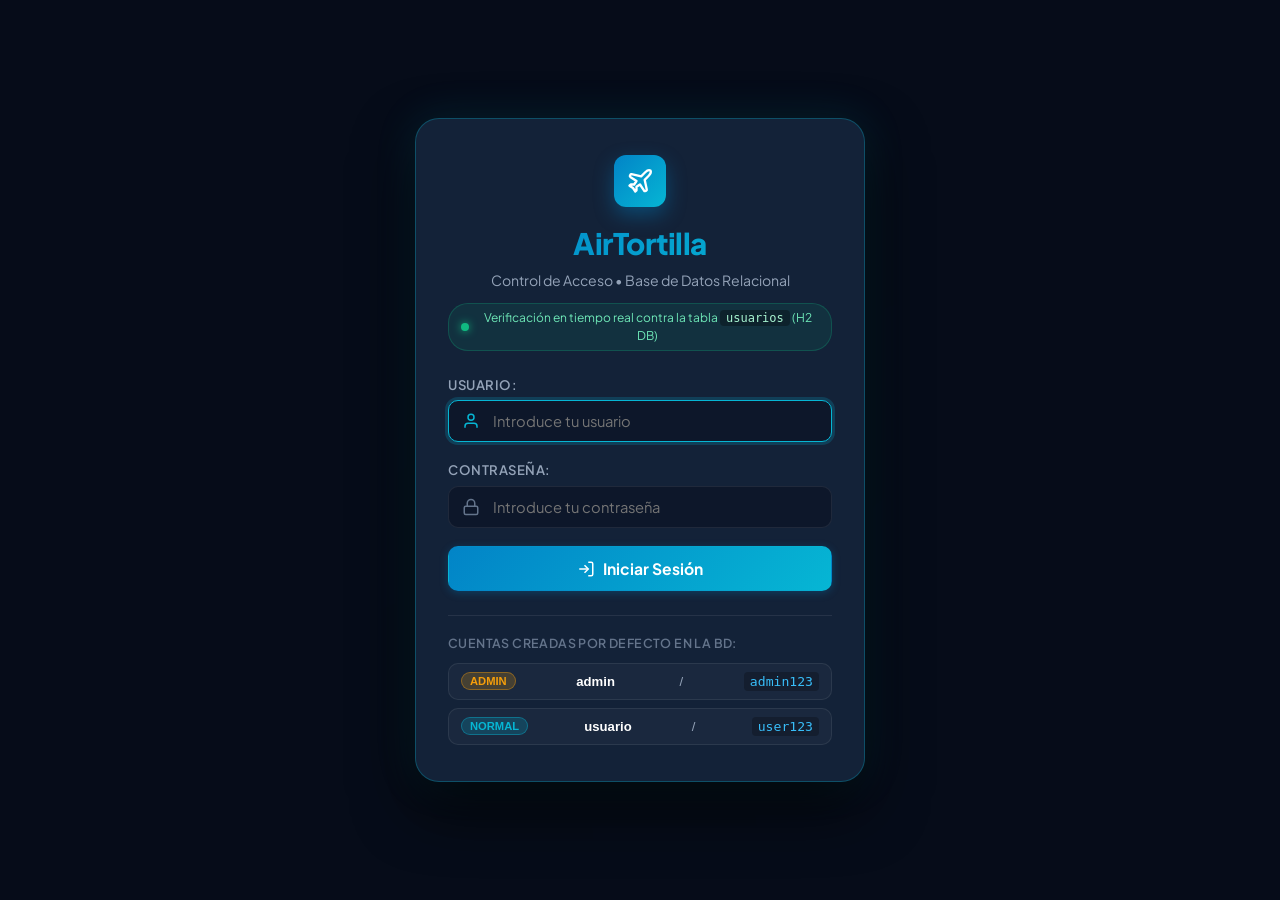
==== commit c3622f64: "commit base de datos" ====
--- a/src/main/resources/static/index.html
+++ b/src/main/resources/static/index.html
@@ -4,40 +4,155 @@
     <meta charset="UTF-8">
     <meta name="viewport" content="width=device-width, initial-scale=1.0">
     <title>AirTortilla - Gestión y Distribución de Reservas por País de Destino</title>
-    <meta name="description" content="Sistema de gestión, filtrado y división de reservas por país de destino y fecha en formato AirTortilla_XX_YYYY_MM_DD con consultas en modalidad total y línea a línea.">
+    <meta name="description" content="Sistema de gestión, filtrado y división de reservas por país de destino con autenticación y control de roles.">
     <link rel="preconnect" href="https://fonts.googleapis.com">
     <link rel="preconnect" href="https://fonts.gstatic.com" crossorigin>
     <link href="https://fonts.googleapis.com/css2?family=Plus+Jakarta+Sans:wght@300;400;500;600;700;800&family=JetBrains+Mono:wght@400;500;700&display=swap" rel="stylesheet">
-    <link rel="stylesheet" href="css/styles.css">
+    <link rel="stylesheet" href="css/styles.css?v=20261111">
 </head>
 <body>
-    <div class="app-container">
-        <!-- Top Navigation Bar -->
-        <header class="app-header">
-            <div class="header-brand">
-                <div class="brand-logo-icon">
+
+    <!-- OVERLAY DE LOGIN BLOQUEANTE AL INICIAR LA PÁGINA -->
+    <div id="modal-login" class="login-overlay">
+        <div class="login-card">
+            <div class="login-header">
+                <div class="brand-logo-icon login-logo">
                     <svg viewBox="0 0 24 24" fill="none" stroke="currentColor" stroke-width="2" stroke-linecap="round" stroke-linejoin="round">
                         <path d="M17.8 19.2 16 11l3.5-3.5C21 6 21.5 4 21 3c-1-.5-3 0-4.5 1.5L13 8 4.8 6.2c-.5-.1-.9.1-1.1.5l-.3.5c-.2.5-.1 1 .3 1.3L9 12l-2 3H4l-1 1 3 2 2 3 1-1v-3l3-2 3.5 5.3c.3.4.8.5 1.3.3l.5-.3c.4-.2.6-.6.5-1.1z"/>
                     </svg>
                 </div>
-                <div>
-                    <h1 class="brand-title">AirTortilla</h1>
-                    <p class="brand-subtitle">Gestión y Distribución de Reservas • Filtro por País de Destino</p>
-                </div>
+                <h1 class="login-title">AirTortilla</h1>
+                <p class="login-subtitle">Control de Acceso • Base de Datos Relacional</p>
+                <div class="login-db-notice">
+                    <span class="db-dot"></span>
+                    <span>Verificación en tiempo real contra la tabla <code>usuarios</code> (H2 DB)</span>
+                </div>
+            </div>
+
+            <form id="form-login" class="login-form">
+                <div class="form-group">
+                    <label for="login-username" class="form-label">Usuario:</label>
+                    <div class="input-icon-wrapper">
+                        <svg viewBox="0 0 24 24" fill="none" stroke="currentColor" stroke-width="2" width="18" height="18">
+                            <path d="M20 21v-2a4 4 0 0 0-4-4H8a4 4 0 0 0-4 4v2"/>
+                            <circle cx="12" cy="7" r="4"/>
+                        </svg>
+                        <input type="text" id="login-username" class="form-control" placeholder="Introduce tu usuario" required autocomplete="username">
+                    </div>
+                </div>
+
+                <div class="form-group">
+                    <label for="login-password" class="form-label">Contraseña:</label>
+                    <div class="input-icon-wrapper">
+                        <svg viewBox="0 0 24 24" fill="none" stroke="currentColor" stroke-width="2" width="18" height="18">
+                            <rect x="3" y="11" width="18" height="11" rx="2" ry="2"/>
+                            <path d="M7 11V7a5 5 0 0 1 10 0v4"/>
+                        </svg>
+                        <input type="password" id="login-password" class="form-control" placeholder="Introduce tu contraseña" required autocomplete="current-password">
+                    </div>
+                </div>
+
+                <div id="login-error-alert" class="login-error" style="display: none;"></div>
+
+                <button type="submit" id="btn-login-submit" class="btn btn-primary btn-block btn-lg">
+                    <svg viewBox="0 0 24 24" fill="none" stroke="currentColor" stroke-width="2" width="18" height="18">
+                        <path d="M15 3h4a2 2 0 0 1 2 2v14a2 2 0 0 1-2 2h-4"/>
+                        <polyline points="10 17 15 12 10 7"/>
+                        <line x1="15" y1="12" x2="3" y2="12"/>
+                    </svg>
+                    Iniciar Sesión
+                </button>
+            </form>
+
+            <div class="login-quick-access">
+                <span class="quick-access-label">Cuentas creadas por defecto en la BD:</span>
+                <div class="quick-chips">
+                    <button type="button" class="quick-chip chip-admin" id="btn-chip-admin" title="Rellenar como Administrador">
+                        <span class="chip-badge">ADMIN</span>
+                        <strong>admin</strong> / <code>admin123</code>
+                    </button>
+                    <button type="button" class="quick-chip chip-normal" id="btn-chip-normal" title="Rellenar como Usuario Normal">
+                        <span class="chip-badge">NORMAL</span>
+                        <strong>usuario</strong> / <code>user123</code>
+                    </button>
+                </div>
+            </div>
+        </div>
+    </div>
+
+    <!-- CONTENEDOR PRINCIPAL DE LA APLICACIÓN (OCULTO HASTA INICIAR SESIÓN) -->
+    <div class="app-container" id="app-container" style="display: none;">
+        <!-- Top Navigation Bar -->
+        <header class="app-header">
+            <div class="header-left">
+                <div class="header-brand">
+                    <div class="brand-logo-icon">
+                        <svg viewBox="0 0 24 24" fill="none" stroke="currentColor" stroke-width="2" stroke-linecap="round" stroke-linejoin="round">
+                            <path d="M17.8 19.2 16 11l3.5-3.5C21 6 21.5 4 21 3c-1-.5-3 0-4.5 1.5L13 8 4.8 6.2c-.5-.1-.9.1-1.1.5l-.3.5c-.2.5-.1 1 .3 1.3L9 12l-2 3H4l-1 1 3 2 2 3 1-1v-3l3-2 3.5 5.3c.3.4.8.5 1.3.3l.5-.3c.4-.2.6-.6.5-1.1z"/>
+                        </svg>
+                    </div>
+                    <div>
+                        <h1 class="brand-title">AirTortilla</h1>
+                        <p class="brand-subtitle">Gestión de Reservas</p>
+                    </div>
+                </div>
+
+                <!-- Main Navigation Tabs -->
+                <nav class="nav-tabs header-nav-tabs" role="tablist">
+                    <button class="tab-btn active" data-tab="tab-archivos" role="tab" id="tab-btn-archivos" title="Ficheros Generados por Destino">
+                        <svg viewBox="0 0 24 24" fill="none" stroke="currentColor" stroke-width="2" width="16" height="16"><path d="M14 2H6a2 2 0 0 0-2 2v16a2 2 0 0 0 2 2h12a2 2 0 0 0 2-2V8z"/><polyline points="14 2 14 8 20 8"/></svg>
+                        <span>Ficheros</span>
+                        <span class="nav-count-pill" id="badge-contador-archivos">0</span>
+                    </button>
+                    <button class="tab-btn" data-tab="tab-reservas" role="tab" id="tab-btn-reservas" title="Listado General de Reservas">
+                        <svg viewBox="0 0 24 24" fill="none" stroke="currentColor" stroke-width="2" width="16" height="16"><circle cx="12" cy="12" r="10"/><line x1="2" y1="12" x2="22" y2="12"/><path d="M12 2a15.3 15.3 0 0 1 4 10 15.3 15.3 0 0 1-4 10 15.3 15.3 0 0 1-4-10 15.3 15.3 0 0 1 4-10z"/></svg>
+                        <span>Reservas</span>
+                        <span class="nav-count-pill" id="badge-contador-reservas">0</span>
+                    </button>
+                    <button class="tab-btn" data-tab="tab-coincidencias" role="tab" id="tab-btn-coincidencias" title="Desambiguación de Pasajeros">
+                        <svg viewBox="0 0 24 24" fill="none" stroke="currentColor" stroke-width="2" width="16" height="16"><path d="M17 21v-2a4 4 0 0 0-4-4H5a4 4 0 0 0-4 4v2"/><circle cx="9" cy="7" r="4"/><path d="M23 21v-2a4 4 0 0 0-3-3.87"/><path d="M16 3.13a4 4 0 0 1 0 7.75"/></svg>
+                        <span>Coincidencias</span>
+                        <span class="nav-count-pill" id="badge-contador-coincidencias">0</span>
+                    </button>
+                    <!-- Pestaña exclusiva para ADMINISTRADORES -->
+                    <button class="tab-btn admin-only-tab" data-tab="tab-usuarios" role="tab" id="tab-btn-usuarios" style="display: none;" title="Gestión de Usuarios (Admin)">
+                        <svg viewBox="0 0 24 24" fill="none" stroke="currentColor" stroke-width="2" width="16" height="16"><path d="M16 21v-2a4 4 0 0 0-4-4H6a4 4 0 0 0-4 4v2"/><circle cx="9" cy="7" r="4"/><path d="M22 21v-2a4 4 0 0 0-3-3.87"/><path d="M16 3.13a4 4 0 0 1 0 7.75"/></svg>
+                        <span>Usuarios</span>
+                        <span class="nav-count-pill" id="badge-contador-usuarios">0</span>
+                    </button>
+                </nav>
             </div>
             <div class="header-actions">
-                <div class="system-status-badge">
+                <div class="system-status-badge" title="Base de Datos H2 Activa">
                     <span class="status-dot"></span>
-                    <span>Backend Spring Boot 3 & OpenCSV 5.9</span>
-                </div>
-                <button id="btn-generar-archivos" class="btn btn-primary" title="Generar ficheros AirTortilla_XX_YYYY_MM_DD">
+                    <span>H2 DB</span>
+                </div>
+
+                <!-- Perfil del Usuario Autenticado -->
+                <div class="user-profile-badge" id="header-user-info">
+                    <div class="user-avatar-circle" id="header-user-avatar">👤</div>
+                    <div class="user-details">
+                        <span class="user-name-text" id="header-user-name">Usuario</span>
+                        <span class="user-role-pill" id="header-user-role">ADMIN</span>
+                    </div>
+                    <button id="btn-logout" class="btn btn-outline-danger btn-xs" title="Cerrar sesión">
+                        <svg viewBox="0 0 24 24" fill="none" stroke="currentColor" stroke-width="2" width="14" height="14">
+                            <path d="M9 21H5a2 2 0 0 1-2-2V5a2 2 0 0 1 2-2h4"/>
+                            <polyline points="16 17 21 12 16 7"/>
+                            <line x1="21" y1="12" x2="9" y2="12"/>
+                        </svg>
+                        Salir
+                    </button>
+                </div>
+
+                <button id="btn-generar-archivos" class="btn btn-primary btn-sm-header" title="Generar ficheros AirTortilla_XX_YYYY_MM_DD">
                     <svg viewBox="0 0 24 24" fill="none" stroke="currentColor" stroke-width="2" width="16" height="16">
                         <path d="M14 2H6a2 2 0 0 0-2 2v16a2 2 0 0 0 2 2h12a2 2 0 0 0 2-2V8z"/>
                         <polyline points="14 2 14 8 20 8"/>
                         <line x1="12" y1="18" x2="12" y2="12"/>
                         <line x1="9" y1="15" x2="15" y2="15"/>
                     </svg>
-                    Dividir y Generar Archivos
+                    Generar
                 </button>
             </div>
         </header>
@@ -50,7 +165,7 @@
                     <span class="metric-icon">📋</span>
                 </div>
                 <div class="metric-value" id="kpi-total-reservas">0</div>
-                <div class="metric-footer">Registros activos en memoria</div>
+                <div class="metric-footer">Registros persistidos en Base de Datos H2</div>
             </div>
 
             <div class="metric-card">
@@ -79,16 +194,6 @@
                 <div class="metric-value" id="kpi-total-archivos">0</div>
                 <div class="metric-footer">Formato: AirTortilla_XX_YYYY_MM_DD</div>
             </div>
-        </section>
-
-        <!-- Notification Banner / Collision Alert -->
-        <section id="alert-coincidencias" class="alert-box" style="display: none;">
-            <div class="alert-icon">⚠️</div>
-            <div class="alert-content">
-                <strong>Casos de Pasajeros Coincidentes Detectados (Mismo Nombre, Origen y Destino):</strong>
-                <p id="alert-coincidencias-texto">Se garantiza un identificador y localizador inequívoco para cada reserva desambiguando los pasajeros coincidentes.</p>
-            </div>
-            <button class="btn btn-sm btn-ghost" id="btn-ver-coincidencias">Ver Detalles</button>
         </section>
 
         <!-- File Upload Card -->
@@ -104,27 +209,11 @@
                 </div>
                 <div class="upload-text">
                     <span class="upload-prompt">Arrastra o haz clic para subir un nuevo archivo <strong>.CSV</strong> de reservas</span>
-                    <span class="upload-subtext">Formato esperado: <code>id,nombre_pasajero,origen,destino,pais_destino,fecha_reserva,localizador,precio,asiento</code></span>
+                    <span class="upload-subtext">Formato esperado: <code>id,nombre_pasajero,origen,destino,pais_destino,fecha_reserva,localizador,precio,asiento</code> • Si el <code>id</code> se omite o ya existe en BD, se genera uno único automáticamente.</span>
                 </div>
                 <button type="button" class="btn btn-secondary btn-sm" id="btn-browse-file">Seleccionar Archivo</button>
             </div>
         </section>
-
-        <!-- Main Navigation Tabs -->
-        <nav class="nav-tabs" role="tablist">
-            <button class="tab-btn active" data-tab="tab-archivos" role="tab" id="tab-btn-archivos">
-                <svg viewBox="0 0 24 24" fill="none" stroke="currentColor" stroke-width="2" width="18" height="18"><path d="M14 2H6a2 2 0 0 0-2 2v16a2 2 0 0 0 2 2h12a2 2 0 0 0 2-2V8z"/><polyline points="14 2 14 8 20 8"/></svg>
-                Ficheros Generados por Destino (<span id="badge-contador-archivos">0</span>)
-            </button>
-            <button class="tab-btn" data-tab="tab-reservas" role="tab" id="tab-btn-reservas">
-                <svg viewBox="0 0 24 24" fill="none" stroke="currentColor" stroke-width="2" width="18" height="18"><circle cx="12" cy="12" r="10"/><line x1="2" y1="12" x2="22" y2="12"/><path d="M12 2a15.3 15.3 0 0 1 4 10 15.3 15.3 0 0 1-4 10 15.3 15.3 0 0 1-4-10 15.3 15.3 0 0 1 4-10z"/></svg>
-                Listado General de Reservas (<span id="badge-contador-reservas">0</span>)
-            </button>
-            <button class="tab-btn" data-tab="tab-coincidencias" role="tab" id="tab-btn-coincidencias">
-                <svg viewBox="0 0 24 24" fill="none" stroke="currentColor" stroke-width="2" width="18" height="18"><path d="M17 21v-2a4 4 0 0 0-4-4H5a4 4 0 0 0-4 4v2"/><circle cx="9" cy="7" r="4"/><path d="M23 21v-2a4 4 0 0 0-3-3.87"/><path d="M16 3.13a4 4 0 0 1 0 7.75"/></svg>
-                Desambiguación de Pasajeros (<span id="badge-contador-coincidencias">0</span>)
-            </button>
-        </nav>
 
         <!-- Tab 1: Ficheros Generados -->
         <main class="tab-content active" id="tab-archivos">
@@ -159,6 +248,9 @@
                     <select id="select-filtro-pais" class="select-input">
                         <option value="">Todos los países de destino</option>
                     </select>
+                    <button type="button" id="btn-vaciar-reservas" class="btn btn-outline-danger btn-sm" title="Eliminar todas las reservas de la BD (Solo Administradores)" style="display: none;">
+                        🗑️ Vaciar BD
+                    </button>
                 </div>
             </div>
 
@@ -195,6 +287,42 @@
             </div>
         </section>
 
+        <!-- Tab 4: Gestión de Usuarios (Exclusivo Administrador) -->
+        <section class="tab-content" id="tab-usuarios">
+            <div class="section-toolbar">
+                <div class="toolbar-search">
+                    <input type="text" id="filtro-usuarios" placeholder="Buscar usuario por username o nombre completo..." class="input-search">
+                </div>
+                <div class="toolbar-actions">
+                    <button class="btn btn-primary" id="btn-abrir-crear-usuario">
+                        <svg viewBox="0 0 24 24" fill="none" stroke="currentColor" stroke-width="2" width="16" height="16">
+                            <line x1="12" y1="5" x2="12" y2="19"/>
+                            <line x1="5" y1="12" x2="19" y2="12"/>
+                        </svg>
+                        Crear Nuevo Usuario
+                    </button>
+                </div>
+            </div>
+
+            <div class="table-container">
+                <table class="data-table" id="tabla-usuarios">
+                    <thead>
+                        <tr>
+                            <th>ID</th>
+                            <th>Nombre de Usuario (Username)</th>
+                            <th>Nombre Completo</th>
+                            <th>Rol</th>
+                            <th>Nivel de Permisos</th>
+                            <th style="text-align: right;">Acciones</th>
+                        </tr>
+                    </thead>
+                    <tbody id="tbody-usuarios">
+                        <!-- Inyectado dinámicamente -->
+                    </tbody>
+                </table>
+            </div>
+        </section>
+
         <!-- Modal: MODALIDAD TOTAL -->
         <div class="modal-overlay" id="modal-total" style="display: none;">
             <div class="modal-container modal-xl">
@@ -346,10 +474,67 @@
             </div>
         </div>
 
+        <!-- Modal: CREAR / EDITAR USUARIO (Exclusivo Administrador) -->
+        <div class="modal-overlay" id="modal-usuario" style="display: none;">
+            <div class="modal-container modal-md">
+                <header class="modal-header">
+                    <div>
+                        <div class="modal-badge" id="modal-usuario-badge">Administración de Cuentas</div>
+                        <h2 class="modal-title" id="modal-usuario-titulo">Crear Nuevo Usuario</h2>
+                    </div>
+                    <button class="modal-close-btn" id="btn-cerrar-modal-usuario">&times;</button>
+                </header>
+
+                <div class="modal-body">
+                    <form id="form-usuario-modal">
+                        <input type="hidden" id="input-usuario-id">
+
+                        <div class="form-field-group">
+                            <label for="input-usuario-username" class="field-label">Nombre de Usuario (Username):</label>
+                            <input type="text" id="input-usuario-username" class="input-text" placeholder="ej. supervisor, agente01" required>
+                        </div>
+
+                        <div class="form-field-group">
+                            <label for="input-usuario-nombre" class="field-label">Nombre Completo:</label>
+                            <input type="text" id="input-usuario-nombre" class="input-text" placeholder="ej. María Morales" required>
+                        </div>
+
+                        <div class="form-field-group">
+                            <label for="input-usuario-password" class="field-label" id="label-usuario-password">Contraseña:</label>
+                            <input type="password" id="input-usuario-password" class="input-text" placeholder="Introduce la contraseña">
+                            <span class="field-helper" id="hint-usuario-password">Obligatoria al crear usuario nuevo.</span>
+                        </div>
+
+                        <div class="form-field-group">
+                            <label for="select-usuario-rol" class="field-label">Rol en el Sistema:</label>
+                            <select id="select-usuario-rol" class="select-input select-full">
+                                <option value="NORMAL">NORMAL — Puede usar la página (subir CSV, ver ficheros, etc.)</option>
+                                <option value="ADMIN">ADMIN — Acceso total + Gestionar usuarios y vaciar BD</option>
+                            </select>
+                        </div>
+
+                        <div id="modal-usuario-error" class="form-error-banner" style="display: none;"></div>
+                    </form>
+                </div>
+
+                <footer class="modal-footer">
+                    <button type="button" class="btn btn-secondary" id="btn-cancelar-modal-usuario">Cancelar</button>
+                    <button type="button" class="btn btn-primary" id="btn-guardar-usuario">
+                        <svg viewBox="0 0 24 24" fill="none" stroke="currentColor" stroke-width="2" width="16" height="16">
+                            <path d="M19 21H5a2 2 0 0 1-2-2V5a2 2 0 0 1 2-2h11l5 5v11a2 2 0 0 1-2 2z"/>
+                            <polyline points="17 21 17 13 7 13 7 21"/>
+                            <polyline points="7 3 7 8 15 8"/>
+                        </svg>
+                        Guardar Usuario
+                    </button>
+                </footer>
+            </div>
+        </div>
+
         <!-- Toast Notifications Container -->
         <div id="toast-container" class="toast-container"></div>
     </div>
 
-    <script src="js/app.js"></script>
+    <script src="js/app.js?v=20261111c"></script>
 </body>
 </html>
--- a/src/main/resources/static/css/styles.css
+++ b/src/main/resources/static/css/styles.css
@@ -76,19 +76,29 @@
     display: flex;
     justify-content: space-between;
     align-items: center;
+    gap: 16px;
     background: var(--bg-card);
     backdrop-filter: blur(12px);
     border: 1px solid var(--border-color);
     border-radius: var(--radius-lg);
-    padding: 20px 28px;
+    padding: 14px 20px;
     margin-bottom: 24px;
     box-shadow: var(--shadow-md);
 }
 
+.header-left {
+    display: flex;
+    align-items: center;
+    gap: 20px;
+    min-width: 0;
+    flex-wrap: wrap;
+}
+
 .header-brand {
     display: flex;
     align-items: center;
-    gap: 16px;
+    gap: 12px;
+    flex-shrink: 0;
 }
 
 .brand-logo-icon {
@@ -304,35 +314,9 @@
     color: var(--text-muted);
 }
 
-/* ==========================================================================
-   Alert Box (Collision / Desambiguación)
-   ========================================================================== */
-.alert-box {
-    display: flex;
-    align-items: center;
-    gap: 16px;
-    background: rgba(245, 158, 11, 0.1);
-    border: 1px solid rgba(245, 158, 11, 0.35);
-    border-radius: var(--radius-md);
-    padding: 14px 20px;
-    margin-bottom: 24px;
-}
-
 .alert-icon {
     font-size: 1.4rem;
     flex-shrink: 0;
-}
-
-.alert-content {
-    flex-grow: 1;
-    font-size: 0.88rem;
-    color: #fed7aa;
-}
-
-.alert-content strong {
-    color: #fff;
-    display: block;
-    margin-bottom: 2px;
 }
 
 /* ==========================================================================
@@ -396,38 +380,81 @@
 }
 
 /* ==========================================================================
-   Navigation Tabs
+   Navigation Tabs (Top Navbar)
    ========================================================================== */
 .nav-tabs {
     display: flex;
-    gap: 8px;
-    border-bottom: 1px solid var(--border-color);
-    margin-bottom: 20px;
+    align-items: center;
+    gap: 6px;
+    flex-wrap: wrap;
+}
+
+.header-nav-tabs {
+    background: rgba(15, 23, 42, 0.55);
+    border: 1px solid var(--border-color);
+    border-radius: var(--radius-md);
+    padding: 4px;
 }
 
 .tab-btn {
     display: inline-flex;
     align-items: center;
-    gap: 8px;
+    gap: 7px;
     background: transparent;
     color: var(--text-secondary);
-    border: none;
-    border-bottom: 2px solid transparent;
-    padding: 12px 18px;
+    border: 1px solid transparent;
+    border-radius: var(--radius-sm);
+    padding: 7px 12px;
     font-family: var(--font-main);
-    font-size: 0.9rem;
+    font-size: 0.84rem;
     font-weight: 600;
     cursor: pointer;
+    white-space: nowrap;
     transition: all var(--transition-fast);
 }
 
 .tab-btn:hover {
     color: var(--text-primary);
+    background: rgba(255, 255, 255, 0.05);
 }
 
 .tab-btn.active {
     color: var(--accent-cyan);
-    border-bottom-color: var(--accent-cyan);
+    background: rgba(6, 182, 212, 0.14);
+    border-color: rgba(6, 182, 212, 0.35);
+    box-shadow: 0 0 12px rgba(6, 182, 212, 0.15);
+}
+
+.nav-count-pill {
+    display: inline-flex;
+    align-items: center;
+    justify-content: center;
+    min-width: 20px;
+    height: 18px;
+    padding: 0 6px;
+    border-radius: 999px;
+    font-size: 0.72rem;
+    font-weight: 700;
+    background: rgba(255, 255, 255, 0.08);
+    color: var(--text-secondary);
+}
+
+.tab-btn.active .nav-count-pill {
+    background: rgba(6, 182, 212, 0.22);
+    color: var(--accent-cyan);
+}
+
+.btn-sm-header {
+    padding: 8px 14px;
+    font-size: 0.84rem;
+    white-space: nowrap;
+}
+
+.section-toolbar .toolbar-actions {
+    display: flex;
+    align-items: center;
+    gap: 10px;
+    flex-wrap: wrap;
 }
 
 .tab-content {
@@ -1155,14 +1182,34 @@
 }
 
 /* Responsive adjustments */
+@media (max-width: 1200px) {
+    .app-header {
+        flex-wrap: wrap;
+        gap: 14px;
+    }
+    .header-actions {
+        width: 100%;
+        justify-content: flex-end;
+        flex-wrap: wrap;
+    }
+}
+
 @media (max-width: 768px) {
     .app-header {
         flex-direction: column;
         align-items: flex-start;
-        gap: 16px;
+        gap: 14px;
+    }
+    .header-left {
+        width: 100%;
+    }
+    .header-nav-tabs {
+        width: 100%;
+        overflow-x: auto;
     }
     .header-actions {
         width: 100%;
+        justify-content: flex-start;
         flex-wrap: wrap;
     }
     .upload-dropzone {
@@ -1176,3 +1223,486 @@
         grid-column: span 1;
     }
 }
+
+/* ==========================================================================
+   Autenticación y Pantalla de Login (Overlay Bloqueante)
+   ========================================================================== */
+.login-overlay {
+    position: fixed;
+    inset: 0;
+    z-index: 99999;
+    display: flex;
+    align-items: center;
+    justify-content: center;
+    background: rgba(7, 13, 25, 0.96);
+    backdrop-filter: blur(20px);
+    padding: 20px;
+    animation: fadeInOverlay 0.3s ease-out;
+}
+
+@keyframes fadeInOverlay {
+    from { opacity: 0; }
+    to { opacity: 1; }
+}
+
+.login-card {
+    background: var(--bg-surface);
+    border: 1px solid rgba(6, 182, 212, 0.3);
+    border-radius: var(--radius-xl);
+    padding: 36px 32px;
+    width: 100%;
+    max-width: 450px;
+    box-shadow: 0 25px 60px rgba(0, 0, 0, 0.7), 0 0 40px rgba(6, 182, 212, 0.15);
+    animation: loginCardPop 0.3s cubic-bezier(0.16, 1, 0.3, 1);
+}
+
+@keyframes loginCardPop {
+    from { opacity: 0; transform: scale(0.92) translateY(10px); }
+    to { opacity: 1; transform: scale(1) translateY(0); }
+}
+
+.login-header {
+    text-align: center;
+    margin-bottom: 24px;
+}
+
+.login-logo {
+    margin: 0 auto 14px auto;
+    width: 52px;
+    height: 52px;
+    box-shadow: 0 8px 20px rgba(2, 132, 199, 0.4);
+}
+
+.login-title {
+    font-size: 1.85rem;
+    font-weight: 800;
+    letter-spacing: -0.5px;
+    background: var(--gradient-brand);
+    -webkit-background-clip: text;
+    -webkit-text-fill-color: transparent;
+    margin-bottom: 4px;
+}
+
+.login-subtitle {
+    font-size: 0.88rem;
+    color: var(--text-secondary);
+    margin-bottom: 12px;
+}
+
+.login-db-notice {
+    display: inline-flex;
+    align-items: center;
+    gap: 8px;
+    background: rgba(16, 185, 129, 0.1);
+    border: 1px solid rgba(16, 185, 129, 0.25);
+    padding: 5px 12px;
+    border-radius: 20px;
+    font-size: 0.75rem;
+    color: #6ee7b7;
+}
+
+.login-db-notice code {
+    background: rgba(0, 0, 0, 0.3);
+    padding: 1px 6px;
+    border-radius: 4px;
+    color: #a7f3d0;
+    font-family: var(--font-mono);
+}
+
+.db-dot {
+    width: 8px;
+    height: 8px;
+    border-radius: 50%;
+    background: var(--accent-emerald);
+    box-shadow: 0 0 8px var(--accent-emerald);
+}
+
+.login-form {
+    display: flex;
+    flex-direction: column;
+    gap: 18px;
+}
+
+.form-group {
+    display: flex;
+    flex-direction: column;
+    gap: 6px;
+    text-align: left;
+}
+
+.form-label {
+    font-size: 0.82rem;
+    font-weight: 600;
+    color: var(--text-secondary);
+    text-transform: uppercase;
+    letter-spacing: 0.5px;
+}
+
+.input-icon-wrapper {
+    position: relative;
+    display: flex;
+    align-items: center;
+}
+
+.input-icon-wrapper svg {
+    position: absolute;
+    left: 14px;
+    color: var(--text-muted);
+    pointer-events: none;
+    transition: var(--transition-fast);
+}
+
+.input-icon-wrapper .form-control {
+    padding-left: 44px;
+    width: 100%;
+}
+
+.input-icon-wrapper .form-control:focus + svg,
+.input-icon-wrapper:focus-within svg {
+    color: var(--accent-cyan);
+}
+
+.form-control {
+    background: var(--bg-secondary);
+    border: 1px solid var(--border-color);
+    border-radius: var(--radius-md);
+    color: var(--text-primary);
+    padding: 11px 14px;
+    font-size: 0.92rem;
+    font-family: inherit;
+    transition: var(--transition-fast);
+    outline: none;
+}
+
+.form-control:focus {
+    border-color: var(--accent-cyan);
+    box-shadow: 0 0 0 3px rgba(6, 182, 212, 0.2);
+}
+
+.btn-block {
+    width: 100%;
+    display: flex;
+    justify-content: center;
+    align-items: center;
+    gap: 8px;
+}
+
+.btn-lg {
+    padding: 12px 20px;
+    font-size: 0.98rem;
+    font-weight: 700;
+}
+
+.login-error {
+    background: rgba(244, 63, 94, 0.15);
+    border: 1px solid rgba(244, 63, 94, 0.4);
+    color: #fda4af;
+    padding: 10px 14px;
+    border-radius: var(--radius-md);
+    font-size: 0.85rem;
+    line-height: 1.4;
+    animation: shake 0.3s ease;
+}
+
+@keyframes shake {
+    0%, 100% { transform: translateX(0); }
+    25% { transform: translateX(-6px); }
+    75% { transform: translateX(6px); }
+}
+
+.login-quick-access {
+    margin-top: 24px;
+    border-top: 1px solid var(--border-color);
+    padding-top: 18px;
+    text-align: left;
+}
+
+.quick-access-label {
+    display: block;
+    font-size: 0.78rem;
+    color: var(--text-muted);
+    margin-bottom: 10px;
+    text-transform: uppercase;
+    letter-spacing: 0.4px;
+    font-weight: 600;
+}
+
+.quick-chips {
+    display: flex;
+    flex-direction: column;
+    gap: 8px;
+}
+
+.quick-chip {
+    display: flex;
+    align-items: center;
+    justify-content: space-between;
+    background: rgba(255, 255, 255, 0.03);
+    border: 1px solid var(--border-color);
+    border-radius: var(--radius-md);
+    padding: 8px 12px;
+    color: var(--text-secondary);
+    font-size: 0.82rem;
+    cursor: pointer;
+    transition: var(--transition-fast);
+    text-align: left;
+}
+
+.quick-chip:hover {
+    background: rgba(255, 255, 255, 0.07);
+    border-color: var(--accent-cyan);
+    color: var(--text-primary);
+    transform: translateY(-1px);
+}
+
+.quick-chip strong {
+    color: #fff;
+    margin-right: 4px;
+}
+
+.quick-chip code {
+    color: #38bdf8;
+    background: rgba(0, 0, 0, 0.25);
+    padding: 2px 6px;
+    border-radius: 4px;
+    font-family: var(--font-mono);
+}
+
+.chip-badge {
+    font-size: 0.7rem;
+    font-weight: 800;
+    padding: 2px 8px;
+    border-radius: 10px;
+    text-transform: uppercase;
+}
+
+.chip-admin .chip-badge {
+    background: rgba(245, 158, 11, 0.2);
+    color: #f59e0b;
+    border: 1px solid rgba(245, 158, 11, 0.4);
+}
+
+.chip-normal .chip-badge {
+    background: rgba(6, 182, 212, 0.2);
+    color: #06b6d4;
+    border: 1px solid rgba(6, 182, 212, 0.4);
+}
+
+/* ==========================================================================
+   Header Profile Badge & Logout
+   ========================================================================== */
+.user-profile-badge {
+    display: flex;
+    align-items: center;
+    gap: 12px;
+    background: var(--bg-surface);
+    border: 1px solid var(--border-color);
+    border-radius: var(--radius-md);
+    padding: 6px 14px;
+    box-shadow: var(--shadow-sm);
+}
+
+.user-avatar-circle {
+    width: 32px;
+    height: 32px;
+    border-radius: 50%;
+    background: var(--gradient-brand);
+    display: flex;
+    align-items: center;
+    justify-content: center;
+    font-size: 0.95rem;
+    box-shadow: 0 2px 6px rgba(2, 132, 199, 0.4);
+}
+
+.user-details {
+    display: flex;
+    flex-direction: column;
+    gap: 2px;
+    text-align: left;
+}
+
+.user-name-text {
+    font-size: 0.85rem;
+    font-weight: 700;
+    color: #fff;
+    line-height: 1.2;
+}
+
+.user-role-pill {
+    display: inline-block;
+    align-self: flex-start;
+    font-size: 0.68rem;
+    font-weight: 800;
+    padding: 1px 7px;
+    border-radius: 10px;
+    letter-spacing: 0.5px;
+    text-transform: uppercase;
+}
+
+.user-role-pill.role-admin {
+    background: rgba(245, 158, 11, 0.18);
+    color: #fbbf24;
+    border: 1px solid rgba(245, 158, 11, 0.45);
+}
+
+.user-role-pill.role-normal {
+    background: rgba(6, 182, 212, 0.15);
+    color: #38bdf8;
+    border: 1px solid rgba(6, 182, 212, 0.35);
+}
+
+.btn-outline-danger {
+    background: transparent;
+    border: 1px solid rgba(244, 63, 94, 0.4);
+    color: #f43f5e;
+    cursor: pointer;
+    border-radius: var(--radius-sm);
+    display: inline-flex;
+    align-items: center;
+    gap: 4px;
+    font-weight: 600;
+    transition: var(--transition-fast);
+}
+
+.btn-outline-danger:hover {
+    background: rgba(244, 63, 94, 0.15);
+    border-color: #f43f5e;
+    color: #fff;
+}
+
+.btn-xs {
+    padding: 4px 8px;
+    font-size: 0.75rem;
+}
+
+/* ==========================================================================
+   Gestión de Usuarios (Admin Tab & Modals)
+   ========================================================================== */
+.admin-only-tab {
+    border-color: rgba(245, 158, 11, 0.3);
+}
+
+.admin-only-tab:hover,
+.admin-only-tab.active {
+    color: #fbbf24;
+    border-color: #f59e0b;
+}
+
+.badge-role-admin {
+    background: rgba(245, 158, 11, 0.15);
+    color: #fbbf24;
+    border: 1px solid rgba(245, 158, 11, 0.4);
+    padding: 3px 10px;
+    border-radius: 12px;
+    font-weight: 700;
+    font-size: 0.75rem;
+    display: inline-flex;
+    align-items: center;
+    gap: 4px;
+}
+
+.badge-role-normal {
+    background: rgba(6, 182, 212, 0.12);
+    color: #38bdf8;
+    border: 1px solid rgba(6, 182, 212, 0.3);
+    padding: 3px 10px;
+    border-radius: 12px;
+    font-weight: 600;
+    font-size: 0.75rem;
+    display: inline-flex;
+    align-items: center;
+    gap: 4px;
+}
+
+.actions-cell {
+    display: flex;
+    justify-content: flex-end;
+    gap: 8px;
+}
+
+.btn-action {
+    display: inline-flex;
+    align-items: center;
+    gap: 5px;
+    padding: 5px 10px;
+    font-size: 0.78rem;
+    font-weight: 600;
+    border-radius: var(--radius-sm);
+    border: 1px solid var(--border-color);
+    background: var(--bg-surface-hover);
+    color: var(--text-primary);
+    cursor: pointer;
+    transition: var(--transition-fast);
+}
+
+.btn-action:hover {
+    border-color: var(--accent-cyan);
+    color: #fff;
+    transform: translateY(-1px);
+}
+
+.btn-action-delete {
+    background: rgba(244, 63, 94, 0.08);
+    border-color: rgba(244, 63, 94, 0.25);
+    color: #fda4af;
+}
+
+.btn-action-delete:hover {
+    background: rgba(244, 63, 94, 0.2);
+    border-color: #f43f5e;
+    color: #fff;
+}
+
+.modal-md {
+    max-width: 520px;
+}
+
+.form-field-group {
+    display: flex;
+    flex-direction: column;
+    gap: 6px;
+    margin-bottom: 16px;
+    text-align: left;
+}
+
+.field-label {
+    font-size: 0.82rem;
+    font-weight: 600;
+    color: var(--text-secondary);
+}
+
+.input-text {
+    background: var(--bg-secondary);
+    border: 1px solid var(--border-color);
+    border-radius: var(--radius-md);
+    color: var(--text-primary);
+    padding: 10px 14px;
+    font-size: 0.9rem;
+    outline: none;
+    transition: var(--transition-fast);
+}
+
+.input-text:focus {
+    border-color: var(--accent-cyan);
+    box-shadow: 0 0 0 3px rgba(6, 182, 212, 0.2);
+}
+
+.select-full {
+    width: 100%;
+}
+
+.field-helper {
+    font-size: 0.75rem;
+    color: var(--text-muted);
+}
+
+.form-error-banner {
+    background: rgba(244, 63, 94, 0.15);
+    border: 1px solid rgba(244, 63, 94, 0.4);
+    color: #fda4af;
+    padding: 8px 12px;
+    border-radius: var(--radius-md);
+    font-size: 0.82rem;
+    margin-top: 10px;
+}
+
